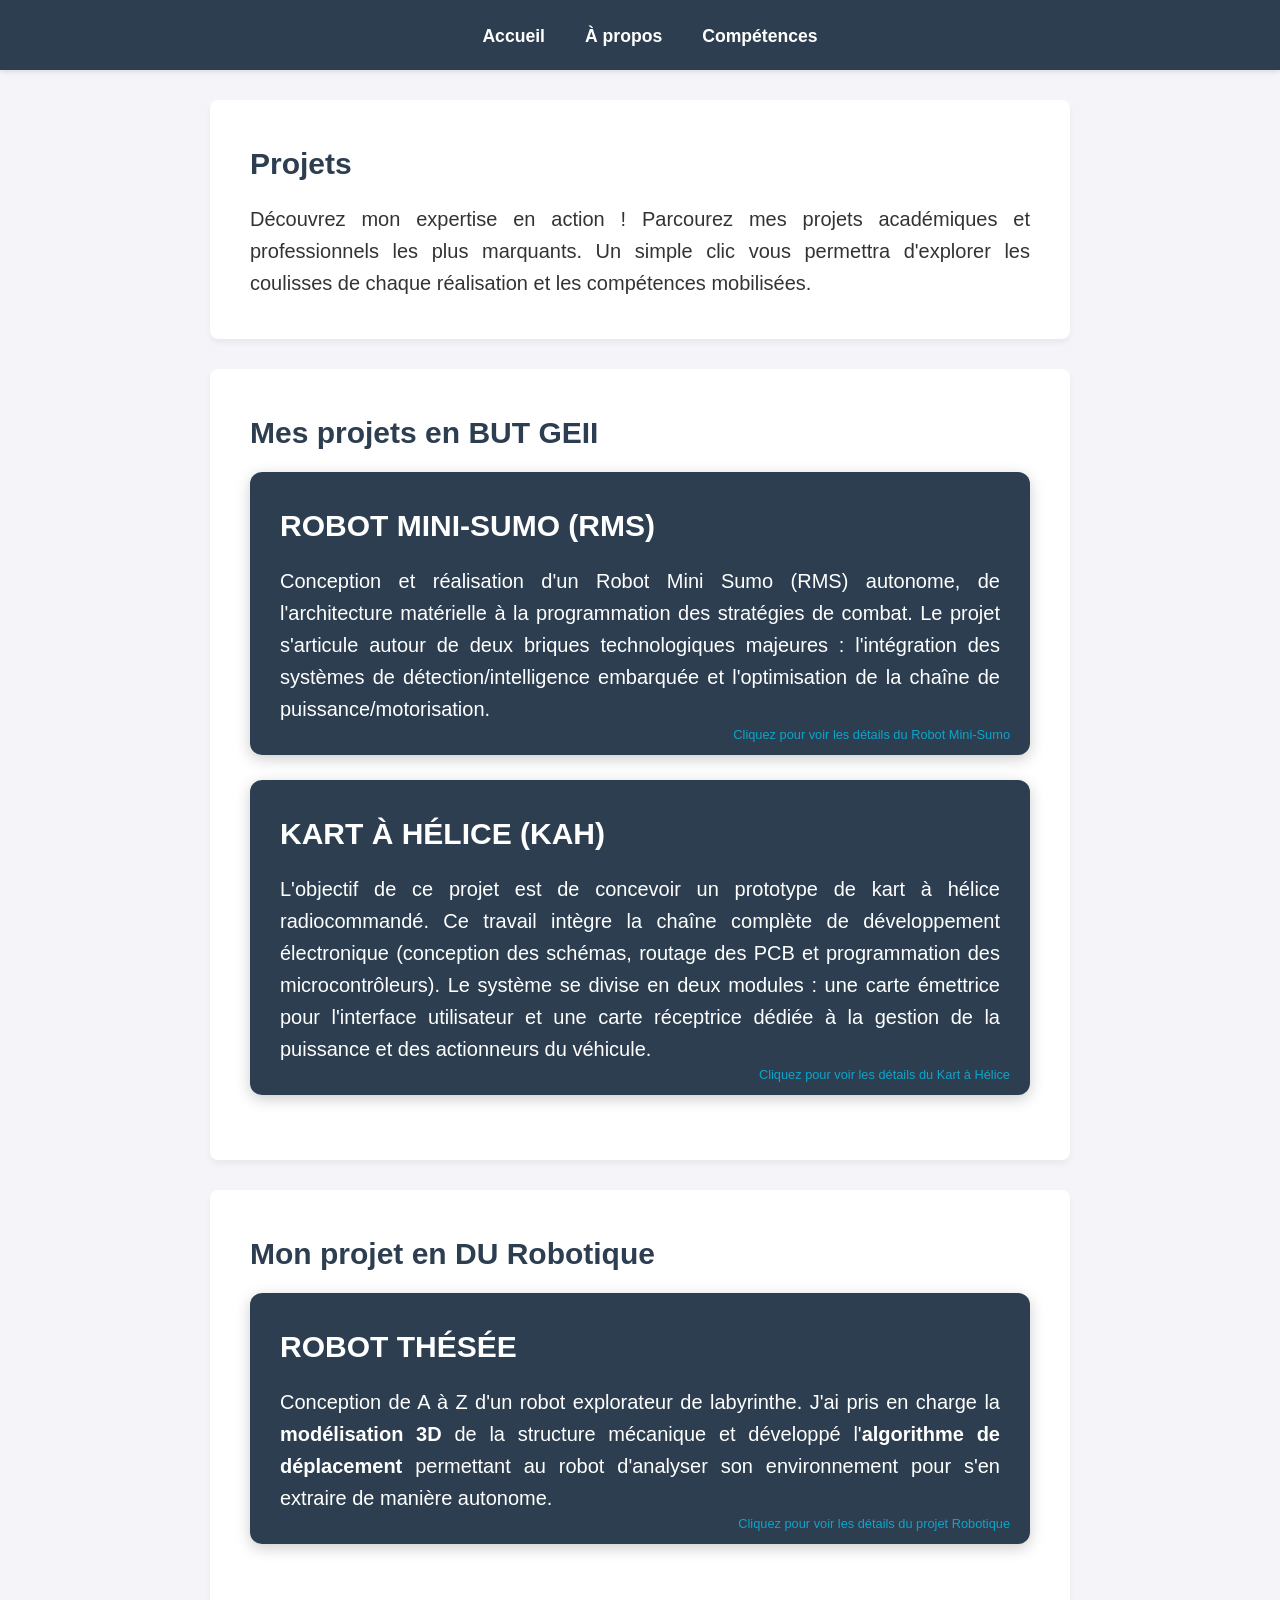
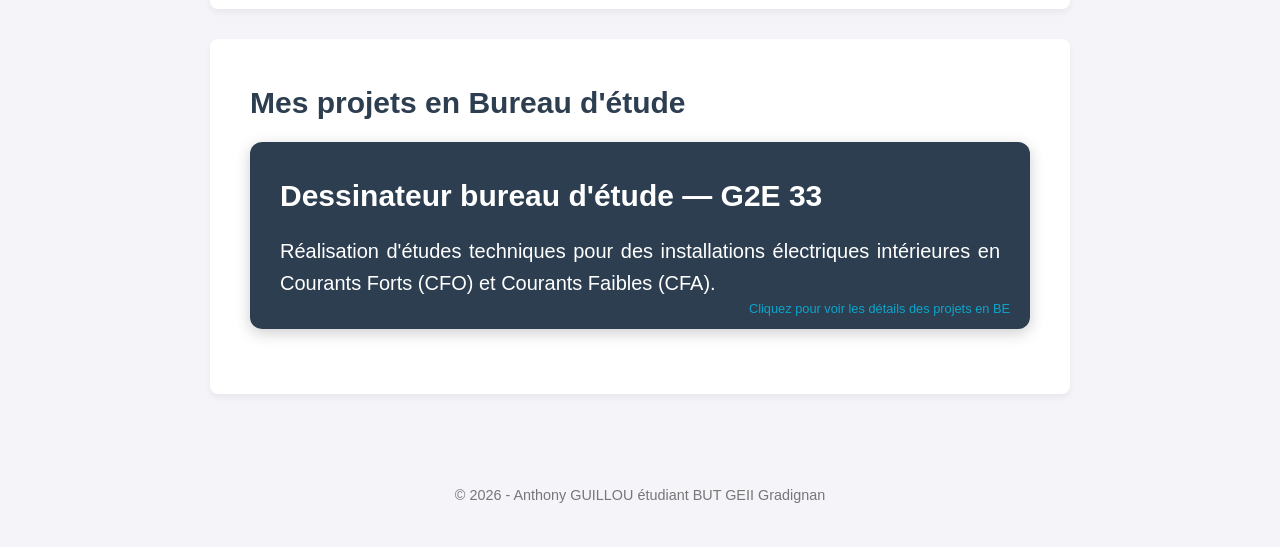
==== projet.html @ 15bbf624 "Update and rename 03_projet.html to projet.html" ====
<!DOCTYPE html>
<html lang="fr">
<head>
    <meta charset="UTF-8">
    <title>Mes projets</title>
    <link rel="stylesheet" href="test.css">
</head>
<body>
    <header>
        <nav>
            <ul>
                <li><a href="index.html">Accueil</a></li>
                <li><a href="propos.html">À propos</a></li>
                <li><a href="competence.html">Compétences</a></li>
            </ul>
        </nav>
    </header>

    <main class="conteneur-projets">
        <section>
            <h1>Projets</h1>
            <p>Découvrez mon expertise en action ! Parcourez mes projets académiques et professionnels les plus marquants. Un simple clic vous permettra d'explorer les coulisses de chaque réalisation et les compétences mobilisées.</p>
        </section>

        <section id="projet-geii">
            <h1>Mes projets en BUT GEII</h1>

            <div class="carte-projet" onclick="ouvrirModal('modal-rds')">
                <h2>ROBOT MINI-SUMO (RMS)</h2>
                <p>Conception et réalisation d'un Robot Mini Sumo (RMS) autonome, de l'architecture matérielle à la programmation des stratégies de combat. Le projet s'articule autour de deux briques technologiques majeures : l'intégration des systèmes de détection/intelligence embarquée et l'optimisation de la chaîne de puissance/motorisation.</p>
                <span class="info-clic">Cliquez pour voir les détails du Robot Mini-Sumo</span>
            </div>

            <div id="modal-rds" class="modal-overlay">
                <div class="modal-background" onclick="fermerModal('modal-rds')"></div>
                <div class="modal-content">
                    <button class="modal-close" onclick="fermerModal('modal-rds')">&times;</button>
                    
                    <div class="modal-header">
                        <img src="RMS.png" alt="PCB du Robot Mini Sumo" class="header-image">
                        <div class="header-overlay">
                            <div class="badges">
                                <span class="badge sae"><h2>SAE → S3</h2></span>
                                <span class="badge date"><h2>Septembre 2025 - Décembre 2025</h2></span>
                            </div>
                            <h2>RMS</h2>
                        </div>
                    </div>
                    
                    <div class="modal-body">
                        <h3>Contexte</h3>
                        <div class="info-grid">
                            <div class="info-block">
                                <h4>OBJECTIFS</h4>
                                <p>→ <strong>Conception</strong> électronique & routage d'un Shield</p>
                                <p>→ Développement informatique pour que le robot soit  autonome</p>
                                <p>→ <strong>Fabrication</strong> de la carte éléctronique</p>
                                <p>→ Intégration d'une liaison infrarouge pour démarrer le programme</p>
                                <p>→ <strong>Validation</strong> et tests croisés des systèmes</p>
                            </div>
                            <div class="info-block">
                                <h4>ÉQUIPE</h4>
                                <p>→ Groupe projet de <strong>5 personnes</strong></p>
                                <p>→ Division du travail en 2</p>
                                <p>→ <strong>Organisation</strong> en binômes et trinôme</p>
                                <p>→ Procédure de validation croisée : j'ai vérifier les parties que je n'ai pas conçue</p>
                            </div>
                            <div class="info-block">
                                <h4>RÔLE</h4>
                                <p>→ Sélection des composants, saisie du schéma électrique et routage complet du PCB (Shield) sous KiCad.</p>
                                <p>→ En charge du <strong>bloc Énergie</strong> (alimentation du robot)</p>
                                <p>→ En charge du <strong>bloc Traitement</strong> (convertion des informations des capteurs en un signal)</p>
                                <p>→ Programmation de la stratégie de combat</p>
                                <p>→ <strong>Vérificateur</strong> des blocs  <strong>acquisition, action</strong>:</p>
                            </div>
                            <div class="info-block">
                                <h4>SPÉCIFICATIONS TECHNIQUES</h4>
                                <p>→ Architecture matérielle : Microcontrôleur ATmega328P (Carte Arduino Uno) et <strong>Shield</strong>.</p>
                                <p>→ Chaîne de perception : <strong>Capteurs optiques</strong> pour la détection et la poursuite continue de l'adversaire, et <strong>récepteur IR</strong> pour le module de démarrage de sécurité.</p>
                                <p>→ Chaîne de puissance : <strong>Intégration d'un pont en H</strong> (driver de moteurs) directement sur le Shield pour le contrôle des moteurs à courant continu.</p>
                                <p>→ Stratégie logicielle : Algorithme optimisé <strong>sans capteur de ligne</strong> (rotation continue sur site pour verrouiller l'adversaire dès le départ, garantissant qu'il reste toujours face au robot), économie d'argent.</p>
                            </div>
                            <div class="info-block">
                                <h4>ENVIRONNEMENT LOGICIEL</h4>
                                <p>→ Saisie de schéma &amp; Simulation : <strong>KiCad</strong></p>
                                <p>→ Conception de circuits imprimés : <strong>KiCad</strong></p>
                                <p>→ Programmation embarquée : <strong>Arduino IDE</strong> (Langage C)</p>
                            </div>
                        </div>
                        
                        <div class="onglets-container">
                            <div class="onglets-boutons">
                                <button class="tab-btn active" onclick="changerOnglet(event, 'conception-rds')">Conception</button>
                                <button class="tab-btn" onclick="changerOnglet(event, 'verification-rds')">Vérification</button>
                                <button class="tab-btn" onclick="changerOnglet(event, 'maintenance-rds')">Maintenance</button>            
                            </div>

                            <div id="conception-rds" class="tab-content active">
                                <h3>Conception</h3>
                                <p class="intro-conception">Conception du robot</p>

                                <div class="conception-liste">
                                    <div class="conception-row">
                                        <div class="image-bloc">
                                            <figure>
                                                <img src="RMS_21_01.png" alt="Algorigramme">
                                                <figcaption>Schéma d'implantation du pont diviseur de tension pour batterie LiPo</figcaption>
                                            </figure>
                                        </div>
                                        <div class="texte-bloc">
                                            <div class="rectangle-bleu">
                                                <h5>AC21.01 : Proposer des solutions techniques liées à l'analyse fonctionnelle</h5>
                                            </div>
                                            <div class="rectangle-bleu">
                                                <h5>Solutions techniques</h5>
                                                <h6>Pour répondre à l'exigence de sécurité de la batterie LiPo (EXIG_SECUR_BATT) : <ul><li>j'ai intégré et dimensionné un <strong>pont diviseur de tension</strong> basé sur des résistances normalisées (série E12) afin de surveiller le seuil critique de 6,7 V.</ul></li><ul><li>Associé à un <strong>régulateur linéaire</strong>, ce système garantit une alimentation stable à 5 V pour la logique de commande.</ul></li></h6>
                                            </div>
                                        </div>
                                    </div>
                                    <div class="conception-row">
                                        <div class="image-bloc">
                                            <figure>
                                                <img src="RMS_21_02.png" alt="Algorigramme">
                                                <figcaption>Prototype de test et de filtrage matériel du capteur optique</figcaption>
                                            </figure>
                                        </div>
                                        <div class="texte-bloc">
                                            <div class="rectangle-bleu">
                                                <h5>AC21.02 : Dérisquer les solutions techniques retenues</h5>
                                            </div>
                                            <div class="rectangle-bleu">
                                                <h5>Dérisquage de la solution technique</h5>
                                                <h6>j’ai participé à la phase de prototypage afin de confronter la théorie à la réalité physique du capteur optique. Le risque majeur identifié était l'instabilité des relevés et la présence d'une zone d'ombre critique. Pour lever ce doute technique avant l'intégration finale, nous avons mis en œuvre un prototype de test (image ci-contre) combinant un filtrage matériel et une stratégie logicielle. J'ai ainsi participé à l'analyse des résultats expérimentaux en mesurant précisément les tensions de sortie du capteur face à un obstacle.</h6>
                                            </div>
                                        </div>
                                    </div>
                                </div>   
                                <div class="conteneur-bouton">
                                    <a href="RMS_DDC.pdf" download class="bouton-rectangulaire">Télécharger le Document de Conception (DDC)</a>
                                    <a href="RMS_CDC.pdf" download="KAH_CDC.pdf" class="bouton-rectangulaire">
                                            Télécharger le cahier des Charges (CDC)
                                    </a>
                                </div>
                            </div>

                            <div id="verification-rds" class="tab-content">
                                <h3>Vérification</h3>
                                <p class="intro-conception">Vérification du bon fonctionnement du robot</p>
                                <div class="conception-liste">
                                    <div class="conception-row">
                                        <div class="image-bloc">
                                            <figure>
                                                <img src="RMS_22_01.png" alt="Test capteur">
                                                <figcaption>Banc d'essai de consommation de courant des moteurs à puissance maximale</figcaption>
                                            </figure>
                                        </div>
                                        <div class="texte-bloc">
                                            <div class="rectangle-bleu">
                                                <h5>AC22.01 : Identifier les tests et mesures à mettre en place pour valider le fonctionnement d'un système</h5>
                                            </div>
                                            <div class="rectangle-bleu">
                                                <h5>Test de l'exigence autonomie</h5>
                                                <h6>Pour valider l'exigence d'autonomie, cet essai vise à vérifier que le robot mini-sumo est capable de se déplacer en continu pendant au moins 65 minutes, ce qui équivaut à 15 minutes de combat réel. La stratégie consiste à mesurer, à l'aide d'un ampèremètre, la consommation électrique du robot dans sa configuration la plus contraignante. Les moteurs à courant continu représentant la principale source de dépense énergétique, le relevé est effectué lors d'un déplacement en ligne droite, phase durant laquelle les deux actionneurs sont sollicités simultanément à leur puissance maximale.</h6>
                                            </div>
                                        </div>
                                    </div>
                                    <div class="conception-row">
                                        <div class="image-bloc">
                                            <figure>
                                                <img src="RMS_22_02.png" alt="Test capteur">
                                                <figcaption>Corrélation entre la courbe expérimentale et la courbe théorique du constructeur</figcaption>
                                            </figure>
                                        </div>
                                        <div class="texte-bloc">
                                            <div class="rectangle-bleu">
                                                <h5>AC22.02 : Certifier le fonctionnement d'un nouvel équipement industriel </h5>
                                            </div>
                                            <div class="rectangle-bleu">
                                                <h5>Résultats</h5>
                                                <h6>Pour la fonction Acquisition, malgré des divergences initiales de niveaux de tension entre la breadboard et le PCB, j'ai certifié la validité du système en corrélant la courbe expérimentale relevée à la courbe théorique du constructeur (image ci-contre), garantissant une détection fiable jusqu'à 60 cm.</h6>
                                            </div>
                                        </div>
                                    </div>
                                    <div class="conteneur-bouton">
                                        <a href="RMS_DDV.pdf" download class="bouton-rectangulaire">Télécharger le Document de VéRIFICATION (DDV)</a>
                                    </div>
                                </div>
                            </div>
                            <div id="maintenance-rds" class="tab-content">
                                <h3>Maintenance</h3>
                                <p class="intro-conception">Maintenance et suivi du robot Mini-Sumo</p>
                                <div class="conception-liste">
                                    <div class="conception-row">
                                        <div class="image-bloc">
                                            <figure>
                                                <img src="RMS_23_01.png" alt="Diagnostic maintenance">
                                                <figcaption>Page 2/8 du DDR : logigramme de contrôle séquentiel des alimentations</figcaption>
                                            </figure>
                                        </div>
                                        <div class="texte-bloc">
                                            <div class="rectangle-bleu">
                                                <h5>AC23.01 : Exécuter l'entretien et le contrôle d'un système en respectant une procédure</h5>
                                            </div>
                                            <div class="rectangle-bleu">
                                                <h5>Procédure</h5>
                                                <h6>J'ai réalisation un contrôle méthodique et séquentiel des différents blocs fonctionnels de la carte électronique (chaînes d'énergie et d'information : alimentation, traitement du signal, acquisition des données et actionneurs) pour trouver d'où venait le problème. (image ci-contre ou page 2/8 du DDR)</h6>
                                            </div>
                                        </div>
                                    </div>
                                    <div class="conception-row">
                                        <div class="image-bloc">
                                            <figure>
                                                <img src="RMS_23_02.png" alt="Diagnostic maintenance">
                                                <figcaption>Détail du rebouclage filaire de masse (Maintenance corrective)</figcaption>
                                            </figure>
                                        </div>
                                        <div class="texte-bloc">
                                            <div class="rectangle-bleu">
                                                <h5>AC23.02 : Exécuter une opération de maintenance (corrective, préventive, améliorative)</h5>
                                            </div>
                                            <div class="rectangle-bleu">
                                                <h5>Maintenance corrective</h5>
                                                <h6>A la suite de la réalisation de la procédure, j'ai trouvé la cause du dysfonctionnement de la carte. J'ai donc soudé un files entre le capteur et le pin de la masse. Cette action a solutionné le problème.</h6>
                                            </div>
                                        </div>
                                    </div>
                                    <div class="conception-row">
                                        <div class="image-bloc">
                                            <figure>
                                                <img src="RMS_23_03.png" alt="Diagnostic maintenance">
                                                <figcaption>Capture d'écran du terminal série affichant les signaux d'acquisition flottants</figcaption>
                                            </figure>
                                        </div>
                                        <div class="texte-bloc">
                                            <div class="rectangle-bleu">
                                                <h5>AC23.03 : Diagnostiquer un dysfonctionnement dans un système</h5>
                                            </div>
                                            <div class="rectangle-bleu">
                                                <h5>Diagnostique</h5>
                                                <h6>J'ai pu me rendre compte qu'il y avec un problème avec un capteur qui renvoyé des informations aléatoire, grace à un code de teste qui me permer de voir ce que renvoie les capteurs. Lorsqu'un capteur renvoie des informations aléatoire il peut y avoir plusieurs raison mais la plus probable reste le fait qu'il n'a pas de point de référence.</h6>
                                            </div>
                                        </div>
                                    </div>
                                    <div class="conception-row">
                                        <div class="image-bloc">
                                            <figure>
                                                <img src="RMS_23_04.png" alt="Diagnostic maintenance">
                                                <figcaption>Page 3/8 du DDR : Repérage microscopique du via manquant sur le PCB</figcaption>
                                            </figure>
                                        </div>
                                        <div class="texte-bloc">
                                            <div class="rectangle-bleu">
                                                <h5>AC23.04 : Identifier la cause racine du dysfonctionnement</h5>
                                            </div>
                                            <div class="rectangle-bleu">
                                                <h5>Identification</h5>
                                                <h6>Pour localiser la défaillance, nous avons adopté une démarche de diagnostic descendante, passant d’une analyse fonctionnelle globale du système à une inspection rigoureuse des zones suspectes jusqu'à trouver la cause racine qui était un via absent.(image ci-contre ou page 3/8 du DDR)</h6>
                                            </div>
                                        </div>
                                    </div>
                                </div>
                                <div class="conteneur-bouton">
                                    <a href="RMS_DDR.pdf" download class="bouton-rectangulaire">Télécharger le dossier de réparation (DDR)</a>
                                </div>
                            </div>
                        </div>
                    </div>
                </div>
            </div>

            <div class="carte-projet" onclick="ouvrirModal('modal-kah')">
                <h2>KART À HÉLICE (KAH)</h2>
                <p>L'objectif de ce projet est de concevoir un prototype de kart à hélice radiocommandé. Ce travail intègre la chaîne complète de développement électronique (conception des schémas, routage des PCB et programmation des microcontrôleurs). Le système se divise en deux modules : une carte émettrice pour l'interface utilisateur et une carte réceptrice dédiée à la gestion de la puissance et des actionneurs du véhicule. </p>
                <span class="info-clic">Cliquez pour voir les détails du Kart à Hélice</span>
            </div>

            <div id="modal-kah" class="modal-overlay">
                <div class="modal-background" onclick="fermerModal('modal-kah')"></div>
                <div class="modal-content">
                    <button class="modal-close" onclick="fermerModal('modal-kah')">&times;</button>
                    
                    <div class="modal-header">
                        <img src="KAH.png" alt="PCB du Kart à Hélice" class="header-image">
                        <div class="header-overlay">
                            <div class="badges">
                                <span class="badge sae"><h2>SAE → S2</h2></span>
                                <span class="badge date"><h2>Février 2025 - Juin 2025</h2></span>
                            </div>
                            <h2>KAH</h2>
                        </div>
                    </div>
                    
                    <div class="modal-body">
                        <h3>Contexte</h3>
                        <div class="info-grid">
                            <div class="info-block">
                                <h4>OBJECTIFS</h4>
                                <p>→ <strong>Conception</strong> électronique & routage de PCB</p>
                                <p>→ Développement informatique</p>
                                <p>→ <strong>Fabrication</strong> de la carte éléctronique</p>
                                <p>→ Intégration d'une liaison infrarouge (NEC)</p>
                                <p>→ Commande de puissance (Moteur Brushless)</p>
                                <p>→ <strong>Validation</strong> et tests croisés des systèmes</p>
                            </div>
                            <div class="info-block">
                                <h4>ÉQUIPE</h4>
                                <p>→ Groupe projet de <strong>8 personnes</strong></p>
                                <p>→ <strong>Division en 2 équipes</strong> de 4 (Émetteur / Récepteur)</p>
                                <p>→ <strong>Organisation</strong> en binômes</p>
                                <p>→ Procédure de validation croisée : échange des cartes entre les équipes pour la phase de test</p>
                            </div>
                            <div class="info-block">
                                <h4>MON RÔLE</h4>
                                <p>→ <strong>Concepteur</strong> de la carte <strong>émettrice</strong>:</p>
                                <p>En charge du <strong>bloc Énergie</strong> (alimentation de la manette)</p>
                                <p>En charge du <strong>bloc Traitement</strong> (acquisition des potentiomètres rectilignes)</p>
                                <p>→ <strong>Vérificateur</strong> de la carte <strong>réceptrice</strong>:</p>
                                <p>Tests et validation finale des blocs <strong>Énergie et Traitement</strong> embarqués du kart</p>
                            </div>
                            <div class="info-block">
                                <h4>SPÉCIFICATIONS TECHNIQUES</h4>
                                <p>→ Protocole de communication : Infrarouge (Code NEC)</p>
                                <p>→ Actionneur principal : Moteur Brushless </p>
                                <p>→ Stockage d'énergie : Batterie LiPo (Lithium Polymère)</p>
                                <p>→ Gestion des entrées : Potentiomètres rectilignes</p>
                            </div>
                            <div class="info-block">
                                <h4>ENVIRONNEMENT LOGICIEL</h4>
                                <p>→ Saisie de schéma &amp; Simulation : Proteus <strong>ISIS</strong></p>
                                <p>→ Conception de circuits imprimés : Proteus <strong>ARES</strong></p>
                                <p>→ Programmation embarquée : <strong>Arduino IDE</strong> (Langage C)</p>
                            </div>
                        </div>
                        
                        <div class="onglets-container">
                            <div class="onglets-boutons">
                                <button class="tab-btn active" onclick="changerOnglet(event, 'conception-kah')">Conception</button>
                                <button class="tab-btn" onclick="changerOnglet(event, 'verification-kah')">Vérification</button>
                            </div>

                            <div id="conception-kah" class="tab-content active">
                                <h3>Conception</h3>
                                <p class="intro-conception">Développement de la carte émetteur</p>

                                <div class="conception-liste">
                                     <div class="conception-row">
                                        <div class="image-bloc">
                                            <figure>
                                                <img src="KAHC1.png" alt="Schéma électronique">
                                                <figcaption>Diagramme des blocs fonctionnels de l'émetteur KAH</figcaption>
                                            </figure>
                                        </div>
                                        <div class="texte-bloc">
                                            <div class="rectangle-bleu">
                                                <h5>AC11.01 : Produire une analyse fonctionnelle d'un système simple</h5>
                                            </div>
                                            <div class="rectangle-bleu">
                                                <h5>Identification des blocs fonctionnelle</h5>
                                                <h6>Après avoir pris connaissance du cahier des charges, j'ai identifié 4 blocs fonctionnels pour la partie émetteur (image ci-contre), dont les 2 blocs qui sont à ma charge :
                                                    <ul><li>le <strong>bloc energie</strong> qui permet d'alimenter la carte</li></ul>
                                                    <ul><li>le <strong>bloc traitement</strong> qui permet de convertir une donner analogigique en une donner numérique</li></ul>
                                                </h6>
                                            </div>
                                        </div>
                                    </div>

                                    <div class="conception-row">
                                        <div class="image-bloc">
                                            <figure>
                                                <img src="KAHC3.png" alt="Saisie de schéma CAO">
                                                <figcaption>Visualisation 3D préliminaire de l'émetteur sous ARES</figcaption>
                                            </figure>
                                        </div>
                                        <div class="texte-bloc">
                                            <div class="rectangle-bleu">
                                                <h5>AC11.02 : Réaliser un prototype pour des solutions techniques matériel et/ou logiciel</h5>
                                            </div>
                                            <div class="rectangle-bleu">
                                                <h5>Maquettage</h5>
                                                <h6>Après avoir finalisé le schéma électrique sur le logiciel ISIS, j'ai utilisé le le logiciel ARES pour placer tous les composants sur la carte afin de vérifier que nous avons assez de place sur la carte conformément à l'éxigence dimension du Cahier des Charges (CDC).</h6>
                                            </div>
                                        </div>
                                    </div>

                                    <div class="conception-row">
                                        <div class="image-bloc">
                                            <figure>
                                                <img src="KAHC2.png" alt="Routage du PCB">
                                                <figcaption>Plan de perçage et typon final exporté pour la fabrication</figcaption>
                                            </figure>
                                        </div>
                                        <div class="texte-bloc">
                                            <div class="rectangle-bleu">
                                                <h5>AC11.03 : Rédiger un dossier de fabrication à partir d'un dossier de conception</h5>
                                            </div>
                                            <div class="rectangle-bleu">
                                                <h5>Rédaction</h5>
                                                <h6>Après avoir finalisé le routage sur le logiciel ARES, J'ai rédiger le Document de Fabrication (DDF). Dans le DDF j'ai mis : <ul><li> les typons (plan de routage)</ul></li> <ul><li>la procédure de fabrication </ul></li>  <ul><li>le plan d'implantation </ul></li> <ul><li>le plan de perçage</ul></li></h6>
                                                <h6>Ces différent plans ont pour but de nous aider à réaliser la carte</h6>
                                            </div>
                                        </div>
                                    </div>
                                    <div class="conteneur-bouton">
                                        <a href="KAH_DDC.pdf" download="KAH_DDC.pdf" class="bouton-rectangulaire">
                                            Télécharger le Document de Conception (DDC)
                                        </a>
                                        <a href="KAH_DDF_EMTT.pdf" download="KAH_DDF.pdf" class="bouton-rectangulaire">
                                            Télécharger le Document de Fabrication (DDF)
                                        </a>
                                        <a href="KAH_CDC_EMTT.pdf" download="KAH_CDC.pdf" class="bouton-rectangulaire">
                                            Télécharger le cahier des Charges (CDC)
                                        </a>
                                    </div>
                                </div>
                            </div>

                            <div id="verification-kah" class="tab-content">
                                <h3>Vérification</h3>
                                <p class="intro-conception">Vérification de la carte récepteur </p>
                                <div class="conception-liste">
                                    
                                    <div class="conception-row">
                                        <div class="image-bloc">
                                            <figure>
                                                <img src="KAHV2.png" alt="Schéma électronique">
                                                <figcaption>Extrait du protocole d'essai écrit pour la cellule Énergie</figcaption>
                                            </figure>
                                        </div>
                                        <div class="texte-bloc">
                                            <div class="rectangle-bleu">
                                                <h5>AC12.01 : Appliquer une procédure d'essais</h5>
                                            </div>
                                            <div class="rectangle-bleu">
                                                <h5>Procédure d'essai</h5>
                                                <h6>Dans le but de valider notre conception, j'ai élaboré et exécuté un protocole d'essais rigoureux afin de vérifier la conformité de la carte électronique avec les exigences du cahier des charges.</h6> 
                                                <h6>Vous pouvez voir sur l'image ci-contre la procédure d'essaie que j'ai rédigé pour vérifier l'exigence énergie</h6>
                                                <h6>J'ai ensuite appliqué la procédure sur la carte en suivant chacune des étapes</h6>
                                            </div>
                                        </div>
                                    </div>

                                    <div class="conception-row">
                                        <div class="image-bloc">
                                            <figure>
                                                <img src="KAHV3.png" alt="Saisie de schéma CAO">
                                                <figcaption>Rapport dimensionnel mettant en évidence l'écart de 0,13 mm</figcaption>
                                            </figure>
                                        </div>
                                        <div class="texte-bloc">
                                            <div class="rectangle-bleu">
                                                <h5>AC12.02 : Identifier un dysfonctionnement</h5>
                                            </div>
                                            <div class="rectangle-bleu">
                                                <h5>Dysfonctionnement</h5>
                                                <h6>En vérifiant les dimensions, j’ai vu que les résultats des essais ne correspondent pas à ceux attendus, même en respectant les tolérances (image ci-contre). C’est donc une non-conformité.</h6>
                                                <h6>La carte est trop long de 0,13 mm donc pour rendre la carte conforme il me suffit de la recoupé de 0,13mm</h6>
                                            </div>
                                        </div>
                                    </div>
                                    <div class="conception-row">
                                        <div class="image-bloc">
                                            <figure>
                                                <img src="KAHV4.png" alt="Saisie de schéma CAO">
                                                <figcaption>Fiche d'anomalie de découpe mécanique du PCB</figcaption>
                                            </figure>
                                        </div>
                                        <div class="texte-bloc">
                                            <div class="rectangle-bleu">
                                                <h5>AC12.03 : Décrire un dysfonctionnement</h5>
                                            </div>
                                            <div class="rectangle-bleu">
                                                <h5>Description</h5>
                                                <h6>Dans le cadre de la vérification de l'exigence dimension, j'ai effectué une série de mesures sur notre prototype. L'analyse des résultats a mis en évidence un défaut de fabrication et non de conception :
                                                <ul><li>la longueur de la carte ne respecte pas l'intervalle cible. Ce non-respect des cotes nous oblige à revoir la découpe du PCB.</ul></li></h6>
                                            </div>
                                        </div>
                                    </div>
                                    <div class="conteneur-bouton">
                                        <a href="KAH_DDV.pdf" download="KAH_DDV.pdf" class="bouton-rectangulaire">
                                            Télécharger le Document de Vérification (DDV)
                                        </a>
                                    </div>


                                </div>
                            </div>
                        </div>
                    </div>
                </div>
            </div>
        </section>

        <section id="projet-robotique">
            <h1>Mon projet en DU Robotique</h1>

            <div class="carte-projet" onclick="ouvrirModal('modal-du-robot')">
                <h2>ROBOT THÉSÉE</h2>
                <p>Conception de A à Z d'un robot explorateur de labyrinthe. J'ai pris en charge la <strong>modélisation 3D</strong> de la structure mécanique et développé l'<strong>algorithme de déplacement</strong> permettant au robot d'analyser son environnement pour s'en extraire de manière autonome.</p>                <span class="info-clic">Cliquez pour voir les détails du projet Robotique</span>
            </div>

            <div id="modal-du-robot" class="modal-overlay">
                <div class="modal-background" onclick="fermerModal('modal-du-robot')"></div>
                <div class="modal-content">
                    <button class="modal-close" onclick="fermerModal('modal-du-robot')">&times;</button>
                    
                    <div class="modal-header">
                        <img src="robotique_header.png" alt="Robotique IUT" class="header-image">
                        <div class="header-overlay">
                            <div class="badges">
                                <span class="badge sae"><h2>DU ROBOTIQUE</h2></span>
                                <span class="badge date"><h2>2025</h2></span>
                            </div>
                            <h2>Robotique Autonome</h2>
                        </div>
                    </div>
                    
                    <div class="modal-body">
                        <h3>Contexte</h3>
                        <div class="info-grid">
                            <div class="info-block">
                                <h4>OBJECTIFS</h4>
                                <p>→ Modélisation mécanique</p>
                                <p>→ Programmation python</p>
                                <p>→ Gestion de la stratégie</p>
                                <p>→ Traitement des signaux capteurs</p>
                            </div>
                            <div class="info-block">
                                <h4>ÉQUIPE</h4>
                                <p>→ Groupe projet de <strong>4 personnes</strong></p>
                                <p>→ Organisation en binômes</p>
                            </div>
                            <div class="info-block">
                                <h4>RÔLE</h4>
                                <p>→ Concepteur de la partie mécanique</p>
                                <p>→ Vérificateur de la partie informatique</p>
                            </div>
                            <div class="info-block">
                                <h4>SPÉCIFICATIONS TECHNIQUES</h4>
                                <p>→ Technologie de déplacement : roue monome</p>
                                <p>→ Stockage d'énergie : Batterie </p>
                                <p>→ Gestion des entrées : capteur lidar</p>
                                <p>→ Gestion du traitement : raspberry pi 3</p>
                            </div>
                            <div class="info-block">
                                <h4>ENVIRONNEMENT LOGICIEL</h4>
                                <p>→ Conception de l'architecture mécanique : Onshape</p>
                                <p>→ Programmation embarquée : VS code (python)</p>
                            </div>
                        </div>
                        
                        <div class="onglets-container">
                            <div class="onglets-boutons">
                                <button class="tab-btn active" onclick="changerOnglet(event, 'conception-robot')">Conception</button>
                                <button class="tab-btn" onclick="changerOnglet(event, 'verification-robot')">Vérification</button>
                            </div>

                            <div id="conception-robot" class="tab-content active">
                                <h3>Conception</h3>
                                <p class="intro-conception">Architecture et algorithmique du système robotique</p>
                                <div class="conception-liste">
                                    <div class="conception-row">
                                        <div class="image-bloc">
                                            <figure>
                                                <img src="robot_schema.png" alt="Modélisation Robot">
                                                <figcaption>Modélisation CAO de la structure mécanique et des liaisons moteurs</figcaption>
                                            </figure>
                                        </div>
                                        <div class="texte-bloc">
                                            <div class="rectangle-bleu">
                                                <h5>Modélisation transversale mécanique et électrique</h5>
                                            </div>
                                            <div class="rectangle-bleu">
                                                <h5>Description</h5>
                                                <h6>Conception CAO des pièces de structure et choix des moteurs à courant continu associés à des drivers de puissance.</h6>
                                            </div>
                                        </div>
                                    </div>
                                </div>
                            </div>

                            <div id="verification-robot" class="tab-content">
                                <h3>Vérification</h3>
                                <p class="intro-conception">Validation des boucles d'asservissement</p>
                                <div class="conception-liste">
                                    <div class="conception-row">
                                        <div class="image-bloc">
                                            <figure>
                                                <img src="robot_test.png" alt="Courbe de réponse">
                                                <figcaption>Réponse indicielle expérimentale du système d'asservissement PID</figcaption>
                                            </figure>
                                        </div>
                                        <div class="texte-bloc">
                                            <div class="rectangle-bleu">
                                                <h5>Tests d'asservissement en position et vitesse</h5>
                                            </div>
                                            <div class="rectangle-bleu">
                                                <h5>Résultats</h5>
                                                <h6>Analyse des réponses indicielles pour optimiser les coefficients de correction et éviter les dépassements de trajectoire.</h6>
                                            </div>
                                        </div>
                                    </div>
                                </div>
                            </div>
                        </div>
                    </div>
                </div>
            </div>
        </section>

        <section id="projet-be">
            <h1>Mes projets en Bureau d'étude</h1>

            <div class="carte-projet" onclick="ouvrirModal('modal-be')">
                <h2>Dessinateur bureau d'étude — G2E 33</h2>
                <p>Réalisation d'études techniques pour des installations électriques intérieures en Courants Forts (CFO) et Courants Faibles (CFA).</p>
                <span class="info-clic">Cliquez pour voir les détails des projets en BE</span>
            </div>

            <div id="modal-be" class="modal-overlay">
                <div class="modal-background" onclick="fermerModal('modal-be')"></div>
                <div class="modal-content">
                    <button class="modal-close" onclick="fermerModal('modal-be')">&times;</button>
                    
                    <div class="modal-header">
                        <img src="be_header.png" alt="Bureau d'étude G2E 33" class="header-image">
                        <div class="header-overlay">
                            <div class="badges">
                                <span class="badge sae"><h2>STAGES &amp; EXPÉRIENCES</h2></span>
                                <span class="badge date"><h2>Avril 2026 - Juin 2026</h2></span>
                            </div>
                            <h2>Bureau d'Études Électriques</h2>
                        </div>
                    </div>
                    
                    <div class="modal-body">
                        <h3>Contexte</h3>
                        <div class="info-grid">
                            <div class="info-block">
                                <h4>OBJECTIFS</h4>
                                <p>Plans d'implantation CFO/CFA</p>
                                <p>Schémas d'armoires électriques</p>
                                <p>Synoptiques SSI</p>
                                <p>Notes de calculs normatives</p>
                            </div>
                            <div class="info-block">
                                <h4>ENTREPRISE</h4>
                                <p>G2E 33</p>
                            </div>
                            <div class="info-block">
                                <h4>RÔLE</h4>
                                <p>Dessinateur Projeteur sous la direction d'un ingénieur d'affaires.</p>
                            </div>
                            <div class="info-block">
                                <h4>SPÉCIFICATIONS TECHNIQUES</h4>
                                <p>→ Protocole de communication : Infrarouge (Code NEC)</p>
                                <p>→ Actionneur principal : Moteur Brushless commandé par ESC</p>
                                <p>→ Stockage d'énergie : Batterie LiPo (Lithium Polymère)</p>
                                <p>→ Gestion des entrées : Potentiomètres rectilignes</p>
                            </div>
                            <div class="info-block">
                                <h4>ENVIRONNEMENT LOGICIEL</h4>
                                <p>→ Saisie de schéma &amp; Simulation : Proteus ISIS</p>
                                <p>→ Conception de circuits imprimés : Proteus ARES</p>
                                <p>→ Programmation embarquée : Arduino IDE (Langage C/C++)</p>
                            </div>
                        </div>
                        
                        <div class="onglets-container">
                            <div class="onglets-boutons">
                                <button class="tab-btn active" onclick="changerOnglet(event, 'conception-be')">Conception</button>
                                <button class="tab-btn" onclick="changerOnglet(event, 'verification-be')">Vérification</button>
                            </div>

                            <div id="conception-be" class="tab-content active">
                                <h3>Conception</h3>
                                <p class="intro-conception">Modélisation et dessin technique sous AutoCAD</p>
                                <div class="conception-liste">
                                    <div class="conception-row">
                                        <div class="image-bloc">
                                            <figure>
                                                <img src="autocad_plan.png" alt="Plan de réservation">
                                                <figcaption>Plan AutoCAD d'implantation des terminaux et chemins de câbles</figcaption>
                                            </figure>
                                        </div>
                                        <div class="texte-bloc">
                                            <div class="rectangle-bleu">
                                                <h5>Implantation et distribution des réseaux</h5>
                                            </div>
                                            <div class="rectangle-bleu">
                                                <h5>Méthodologie</h5>
                                                <h6>Dessin des cheminements de câbles, positionnement des terminaux CFO/CFA et dimensionnement des armoires de distribution générale.</h6>
                                            </div>
                                        </div>
                                    </div>
                                </div>
                            </div>

                            <div id="verification-be" class="tab-content">
                                <h3>Vérification</h3>
                                <p class="intro-conception">Conformité réglementaire et notes de calculs</p>
                                <div class="conception-liste">
                                    <div class="conception-row">
                                        <div class="image-bloc">
                                            <figure>
                                                <img src="calcul_caneco.png" alt="Note de calcul Caneco">
                                                <figcaption>Rapport Caneco BT d'évaluation des courants de court-circuit (Icc)</figcaption>
                                            </figure>
                                        </div>
                                        <div class="texte-bloc">
                                            <div class="rectangle-bleu">
                                                <h5>Validation selon la norme NF C 15-100</h5>
                                            </div>
                                            <div class="rectangle-bleu">
                                                <h5>Vérification</h5>
                                                <h6>Calcul des courants de court-circuit (Icc), des chutes de tension et dimensionnement des protections (disjoncteurs, fusibles).</h6>
                                            </div>
                                        </div>
                                    </div>
                                </div>
                            </div>
                        </div>
                    </div>
                </div>
            </div>
        </section>
    </main>

    <footer>
        <p>&copy; 2026 - Anthony GUILLOU étudiant BUT GEII Gradignan</p>
    </footer>

    <script>
    function ouvrirModal(idModal) {
        document.getElementById(idModal).classList.add('open');
    }

    function fermerModal(idModal) {
        document.getElementById(idModal).classList.remove('open');
    }

    function changerOnglet(evt, nomOnglet) {
        var conteneurParent = evt.currentTarget.closest('.onglets-container');
        
        var tabcontent = conteneurParent.getElementsByClassName("tab-content");
        for (var i = 0; i < tabcontent.length; i++) {
            tabcontent[i].classList.remove("active");
        }

        var tablinks = conteneurParent.getElementsByClassName("tab-btn");
        for (var i = 0; i < tablinks.length; i++) {
            tablinks[i].classList.remove("active");
        }

        document.getElementById(nomOnglet).classList.add("active");
        evt.currentTarget.classList.add("active");
    }
    </script>
</body>
</html>
---- test.css ----
html {
    scroll-behavior: smooth;
}
/* 1. Réinitialisation et base */
* {
    margin: 0;
    padding: 0;
    box-sizing: border-box;
}

body {
    font-size: 20px;
    font-family: 'Segoe UI', Tahoma, Geneva, Verdana, sans-serif;
    line-height: 1.6;
    color: #333;
    background-color: #f4f4f9;
    padding-top: 80px; /* Espace pour ne pas que le contenu passe sous le menu fixe */

}

/* 2. Style du Bandeau (Header) */
header {
    background-color: #2c3e50;
    color: white;
    height: 70px;
    width: 100%;
    position: fixed; /* Le menu reste en haut lors du défilement */
    top: 0;
    display: flex;
    justify-content: center;
    align-items: center;
    box-shadow: 0 2px 5px rgba(0,0,0,0.1);
    z-index: 1000;
}

nav ul {
    list-style: none;
    display: flex;
    gap: 40px; /* Espace entre les onglets */
}

nav ul li a {
    color: white;
    text-decoration: none;
    font-weight: 600;
    font-size: 1.1rem;
    transition: color 0.3s ease;
}

nav ul li a:hover {
    color: #3498db; /* Changement de couleur au survol */
}

/* 3. Mise en page du contenu */
main {
    max-width: 900px;
    margin: 0 auto;
    padding: 20px;
}

section {
    text-align: justify;
    background: white;
    margin-bottom: 30px;
    padding: 40px;
    border-radius: 8px;
    box-shadow: 0 4px 6px rgba(0,0,0,0.05);
}

section1 {
    text-align: center;
    background: #2c3e50;
    margin-bottom: 30px;
    padding: 40px;
    border-radius: 8px;
    box-shadow: 0 4px 6px rgba(0,0,0,0.05);
}

section2 {
    text-align: justify;
    background: #2c3e50;
    margin-bottom: 30px;
    padding: 40px;
    border-radius: 8px;
    box-shadow: 0 4px 6px rgba(0,0,0,0.05);
}

h1 {
    color: #2c3e50;
    margin-bottom: 15px;

}
h2 {
    color: #ffffff;
    margin-bottom: 15px;
}

h5 {
    color: #ffffff;
    margin-bottom: 10px;
}

h6 {
    color: #ffffff;
    margin-bottom: 8px;
}


ul {
    margin-left: 20px;
}

hr {
    border: none;
    height: 1px;
    background: #ddd;
    margin: 40px 0;
}

/* 4. Pied de page */
footer {
    text-align: center;
    padding: 40px 0;
    color: #777;
    font-size: 0.9rem;
}

.image-profil {
    width: 300px;        /* Largeur de l'image */
    height: auto;       /* Garde les proportions */
    border-radius: 10px; /* Optionnel : arrondit les coins */
    display: block;
    float: left;        /* Pousse l'image à gauche et fait monter le texte à droite */
    margin-right: 15px; /* Empêche le texte de coller physiquement à l'image */
    margin-bottom: 5px;
    border: 4px solid #2c3e50;
}

.conteneur-1 {
  display: flex;       /* Aligne les enfants horizontalement */
  align-items: center; /* Aligne verticalement le texte au milieu de la photo */
  gap: 20px;           /* Crée un espace entre l'image et le texte */
}

pindex {
  color: rgb(255, 255, 255); /* Utilise un nom de couleur */
}
/*-----------------------------------------------------------*/
/* Le bouton rectangulaire */
.bouton-rectangulaire {
    display: inline-block;
    border-radius: 8px;  /*arrondi*/
    background-color: #2c3e50;
    color: white;              /* Texte en blanc */
    padding: 18px 35px;        /* Taille du bouton */
    font-size: 1.1rem;         /* Texte bien lisible */
    font-weight: bold;         /* Texte en gras */
    text-decoration: none;     /* Enlève le souligné du lien */
    text-transform: uppercase; /* Met le texte en majuscules (style bouton pro) */
    letter-spacing: 1px;       /* Espace légèrement les lettres */  
    text-align: center;  
    /* Petit effet d'ombre porté pour donner du relief */
    box-shadow: 0 4px 6px rgba(0,0,0,0.1);
    
    /* Transition fluide pour l'effet au survol */
    transition: all 0.3s ease;
}

/* Effet au survol (hover) */
.bouton-rectangulaire:hover {
    background-color: #e67e22; /* Change de couleur au survol (votre orange) */
    box-shadow: 0 6px 12px rgba(0,0,0,0.2); /* L'ombre s'accentue */
    transform: translateY(-3px); /* Le bouton se lève légèrement */
}

.conteneur-bouton {
    display: flex;          /* Active le mode Flexbox */
    justify-content: center; /* Centre les boutons horizontalement */
    gap: 8px;              /* Définit l'espace précis entre les deux boutons */
    margin-top: 8px;       /* Ajoute un peu d'espace au-dessus du bloc */
    flex-wrap: wrap;        /* Permet aux boutons de passer l'un sous l'autre sur mobile */
}
/*---------------------------------------------------------------------*/
#info {
    width: 100%;
    padding: 40px 0;
    display: flex;
    justify-content: center; /* Centre le groupe de boutons dans la section */
}

.timeline {
    position: relative;
    max-width: 800px;
    margin: 40px auto;   /* Un peu plus de marge en haut pour la flèche */
    padding-left: 40px;
    border-left: 3px solid #2c3e50; /* On épaissit un peu la ligne pour le style */
}

.timeline2 {
    position: relative;
    max-width: 800px;
    margin: 40px auto;   /* Un peu plus de marge en haut pour la flèche */
    padding-left: 40px;
    border-left: 3px solid #2c3e50; /* On épaissit un peu la ligne pour le style */
}

/* Création de la pointe de la flèche en bas de la ligne */
.timeline::after {
    content: '';
    position: absolute;
    bottom: 600px;       /* Place la pointe tout en bas de la section */
    left: -11px;         /* Aligne la pointe sur la ligne (ajuste selon l'épaisseur) */
    
    /* Dessin du triangle avec les bordures */
    width: 0;
    height: 0;
    border-left: 10px solid transparent;
    border-right: 10px solid transparent;
    border-bottom: 15px solid #2c3e50; /* La couleur doit être la même que ta ligne */
}

.timeline2::after {
    content: '';
    position: absolute;
    bottom: 350px;       /* Place la pointe tout en bas de la section */
    left: -11px;         /* Aligne la pointe sur la ligne (ajuste selon l'épaisseur) */
    
    /* Dessin du triangle avec les bordures */
    width: 0;
    height: 0;
    border-left: 10px solid transparent;
    border-right: 10px solid transparent;
    border-bottom: 15px solid #2c3e50; /* La couleur doit être la même que ta ligne */
}
/* Chaque bloc de diplôme */
.etape {
    position: relative;
    margin-bottom: 30px;
}

/* Les petits points colorés sur la ligne */
.point {
    position: absolute;
    left: -51px; /* Aligné sur la ligne verticale */
    top: 20px;
    width: 20px;
    height: 20px;
    border-radius: 50%;
    border: 3px solid #2c3e50;
}

/* Couleurs des points */
.bleu { background-color: #00d1ff; box-shadow: 0 0 10px #00d1ff; }
.vert { background-color: #00ff2f; box-shadow: 0 0 10px #00ff2f; }

/* Les cartes noires */
.carte {
    background-color: #2c3e50; /* Gris très sombre */
    border: 1px solid #2c3e50;
    border-radius: 12px;
    padding: 20px;
    color: white;
    transition: transform 0.3s;
}

.carte:hover {
    transform: translateX(10px); /* Petit effet de glissement au survol */
}

/* Typographie */
.dates { font-size: 0.85rem; font-weight: bold; }
.bleu-texte { color: #00d1ff; }
.vert-texte { color: #00ff2f; }
.carte h3 { margin: 10px 0 5px 0; font-size: 1.2rem; }
.etablissement { color: #94a3b8; font-size: 0.9rem; }

.carte.cliquable {
    display: block;          /* Pour que tout le rectangle soit cliquable */
    text-decoration: none;   /* Enlève le souligné */
    color: inherit;          /* Garde les couleurs du texte définies avant */
    cursor: pointer;
}
/*----------------------------------------------------------------------------------*/
.popup-info {
    position: absolute;
    bottom: 110%;      /* S'affiche au-dessus de la carte */
    left: 50%;
    transform: translateX(-50%) translateY(10px); /* Centré et légèrement décalé */
    width: 350px;
    background-color: #1f2937;
    color: white;
    padding: 15px;
    border-radius: 8px;
    text-align: center;
    border: 1px solid #374151;
    box-shadow: 0 10px 25px rgba(0,0,0,0.5);
    z-index: 100;      /* Passe au-dessus de tout le reste */
    
    /* Effet d'apparition */
    opacity: 0;
    visibility: hidden;
    transition: all 0.3s ease;
    pointer-events: none; /* Évite que le pop-up ne clignote si on passe dessus */
}

/* Petit triangle en bas du pop-up */
.popup-info::after {
    content: "";
    position: absolute;
    top: 100%;
    left: 50%;
    margin-left: -5px;
    border-width: 5px;
    border-style: solid;
    border-color: #1f2937 transparent transparent transparent;
}

/* --- ACTION AU SURVOL --- */
.carte:hover .popup-info {
    opacity: 1;
    visibility: visible;
    transform: translateX(-50%) translateY(0px); /* Le pop-up remonte doucement */
}
/*-------------------------------------------------------------------------------------*/
.carte-projet {
    background-color: #2c3e50; /* Couleur de fond sombre (bleu-gris) de l'image */
    color: white;             /* Texte en blanc */
    padding: 30px;            /* Espace généreux à l'intérieur */
    margin-bottom: 25px;      /* Espace entre chaque carte */
    border-radius: 12px;      /* Bords arrondis comme sur l'image */
    
    /* Une petite ombre pour le relief et le détacher du fond */
    box-shadow: 0 4px 15px rgba(0, 0, 0, 0.2); 
    
    transition: transform 0.3s ease; /* Effet fluide au survol */
}

/* Optionnel : Effet au survol pour rendre la carte interactive */
.carte-projet:hover {
    transform: translateY(-5px); /* La carte monte légèrement */
}

.carte-projet {
    background-color: #2c3e50;
    color: white;
    padding: 30px;
    margin-bottom: 25px;
    border-radius: 12px;
    cursor: pointer; /* Indique que c'est cliquable */
    transition: transform 0.3s ease, background-color 0.3s;
    position: relative;
}

.info-clic {
    position: absolute;
    bottom: 10px;
    right: 20px;
    font-size: 0.8rem;
    color: #00d1ff; /* Ta couleur d'accent */
    opacity: 0.7;
}

.modal-overlay {
    position: fixed;
    top: 0;
    left: 0;
    width: 100%;
    height: 100%;
    z-index: 1000; /* Passe au-dessus de tout */
    display: none; /* CACHÉ PAR DÉFAUT */
    justify-content: center;
    align-items: center;
    padding: 20px;
}

/* Affiché quand la modale est ouverte */
.modal-overlay.open {
    display: flex;
}

/* Le fond sombre */
.modal-background {
    position: absolute;
    width: 100%;
    height: 100%;
    background-color: rgba(255, 255, 255, 0.286); /* Noir transparent */
}

/* Le contenu de la fenêtre */
.modal-content {
    background-color: #2c3e50; /* Gris très sombre */
    width: 90%;
    max-width: 1200px;
    max-height: 90vh; /* Ne dépasse pas 90% de la hauteur de l'écran */
    border-radius: 20px;
    overflow-y: auto; /* Ajoute un scroll si le texte est trop long */
    position: relative;
    z-index: 1001;
    color: black;
    box-shadow: 0 15px 50px rgba(0,0,0,0.7);
}

/*---------------------------------------projet---------------------------------------------------*/
/* Entête avec l'image */
.modal-header {
    position: relative;
    height: 300px; /* Ajuste la hauteur */
    overflow: hidden;
    border-top-left-radius: 20px;
    border-top-right-radius: 20px;
}

.header-image {
    width: 100%;
    height: 100%;
    object-fit: cover; /* L'image s'adapte sans se déformer */
}

/* Le dégradé noir sur l'image */
.header-overlay {
    position: absolute;
    bottom: 0;
    left: 0;
    width: 100%;
    padding: 30px;
    background: linear-gradient(to top, rgba(26,26,26,1) 0%, rgba(26,26,26,0) 100%);
}

/* Bouton fermer (croix) */
.modal-close {
    position: absolute;
    top: 20px;
    right: 20px;
    background: none;
    border: none;
    color: white;
    font-size: 2rem;
    cursor: pointer;
    z-index: 1010;
}

/* Corps du texte */
.modal-body {
    padding: 30px;
}

.modal-body h3 {
    color: white;
    margin-bottom: 20px;
    border-left: 3px solid #00d1ff; /* Le petit trait bleu */
    padding-left: 10px;
}

/* Grille d'infos (Rôle, Équipe...) */


.info-grid {
    display: grid;
    /* On passe sur une base de 6 colonnes pour diviser facilement par 3 et par 2 */
    grid-template-columns: repeat(6, 1fr);
    gap: 20px;
}

/* Les 3 premiers blocs prennent chacun 2 colonnes (6 / 3 = 2) */
.info-grid .info-block:nth-child(1),
.info-grid .info-block:nth-child(2),
.info-grid .info-block:nth-child(3) {
    grid-column: span 2;
}

/* Les 2 blocs du dessous prennent chacun 3 colonnes (6 / 2 = 3) */
.info-grid .info-block:nth-child(4),
.info-grid .info-block:nth-child(5) {
    grid-column: span 3;
}

.info-block {
    background-color: white; /* Un peu plus clair que le fond */
    padding: 15px;
    border-radius: 10px;
    text-align: left;        /* LIGNE RAJOUTÉE : Aligne le texte à gauche */
}

/* OPTIONNEL : Pour éviter que les puces de tes listes se baladent */
.info-block ul {
    list-style-position: inside; 
    padding-left: 0;
}

.info-block h4 {
    color: #666; /* Gris clair */
    font-size: 0.8rem;
    margin-bottom: 5px;
}

.description {
    line-height: 1.6;
    color: #ccc;
    font-style: italic;
}

/*------------------------------------------------------------------------------------------------*/

.onglets-container {
    margin-top: 30px;
    display: flex;
    flex-direction: column;
}

/* Alignement des boutons à gauche */
.onglets-boutons {
    display: flex;
    gap: 10px;
    margin-bottom: -1px; /* Pour que le bouton "colle" au rectangle */
    z-index: 2; /* Passe au-dessus de la bordure du rectangle */
}

/* Style des boutons */
.tab-btn {
    background-color: #2c3e50; /* Couleur sombre comme tes cartes */
    color: #ccc;
    border: 1px solid #34495e;
    border-bottom: none; /* Pas de bordure en bas pour l'effet d'onglet */
    padding: 10px 20px;
    border-radius: 8px 8px 0 0; /* Arrondis en haut seulement */
    cursor: pointer;
    font-weight: bold;
    transition: 0.3s;
}

/* Style du bouton actif */
.tab-btn.active {
    background-color: white; /* Fond blanc */
    color: #1a1a1a;          /* Texte sombre */
    border: 1px solid #ccc;
    border-bottom: 1px solid white; /* Cache la bordure du rectangle */
}

.tab-btn:hover:not(.active) {
    background-color: #3e5871;
    color: white;
}

/* STYLE DU RECTANGLE DE CONTENU (BLANC) */
.tab-content {
    background-color: white; /* Rectangle blanc */
    color: #1a1a1a;          /* Texte sombre pour la lisibilité */
    padding: 25px;
    border-radius: 0 12px 12px 12px; /* Arrondis sauf en haut à gauche */
    border: 1px solid #ccc;
    box-shadow: 0 5px 15px rgba(0,0,0,0.1);
    
    /* Gestion de l'affichage */
    display: none; /* Caché par défaut */
}

/* Affiché quand l'onglet est actif */
.tab-content.active {
    display: block;
}

/* Style du titre à l'intérieur du rectangle blanc */
.tab-content h3 {
    color: #1a1a1a;
    border-left: 3px solid #00d1ff; /* Ton trait bleu GEII */
    padding-left: 10px;
    margin-bottom: 15px;
    margin-top: 0;
}

.tab-content p {
    line-height: 1.6;
    margin: 0;
}

/*----------------------*/

.conception-liste {
    display: flex;
    flex-direction: column; /* Empile les rangées verticalement */
    gap: 20px; /* Espace entre chaque rangée */
    margin-top: 20px;
}

/* Une rangée complète : Image + Texte */
.conception-row {
    display: flex;
    align-items: center; /* Centre verticalement l'image et le texte */
    gap: 15px; /* Espace entre l'image et le bloc de texte */
}

/* Bloc Image */
.image-bloc {
    flex: 0 0 300px; /* L'image a une largeur fixe de 150px */
}

.image-bloc img {
    width: 100%;
    height: 300px; /* Hauteur fixe pour que toutes les images soient pareilles */
    object-fit: cover; /* L'image s'adapte sans se déformer */
    border-radius: 8px;
    border: 2px solid #2c3e50;
}

/* Bloc Texte (contenant les 2 rectangles bleus) */
.texte-bloc {
    flex: 1; /* Prend tout l'espace restant à droite */
    display: flex;
    flex-direction: column; /* Empile les 2 rectangles bleus */
    gap: 8px; /* Espace entre les 2 rectangles bleus */
}

/* STYLE DES RECTANGLES BLEUS */
.rectangle-bleu {
    background-color: #2c3e50; /* Ton bleu GEII */
    color: #1a1a1a;          /* Texte sombre pour contraster */
    padding: 10px 15px;
    border-radius: 6px;
    box-shadow: 0 2px 5px rgba(0,0,0,0.1);
}

.rectangle-bleu h4 {
    margin: 0 0 3px 0;
    font-size: 0.9rem;
    font-weight: bold;
}

.rectangle-bleu p {
    margin: 0;
    font-size: 0.8rem;
    line-height: 1.3;
}
#---------------
/* Style pour la page compétences */
.carte-competence {
    background: #ffffff;
    border-radius: 8px;
    padding: 20px;
    text-align: center;
    cursor: pointer;
    box-shadow: 0 4px 6px rgba(0,0,0,0.1);
    transition: transform 0.2s;
}

.carte-competence:hover {
    transform: translateY(-5px);
}

/* Boutons AC à l'intérieur des pop-ups */
.modal-content-comp {
    background: #2c3e50;
    padding: 30px;
    border-radius: 12px;
    width: 90%;
    max-width: 600px;
    position: relative;
}

.grille-liens-projets {
    display: flex;
    flex-direction: column;
    gap: 12px;
    margin-top: 20px;
}

.bouton-ac {
    display: flex;
    justify-content: space-between;
    align-items: center;
    background: #f4f6f9;
    padding: 15px;
    border-radius: 6px;
    text-decoration: none;
    color: #333;
    border-left: 5px solid #2c3e50; /* Joli liseré bleu GEII */
    transition: background 0.2s;
}

.bouton-ac:hover {
    background: #e9ecef;
}

.badge-auto {
    background: #2c3e50;
    color: white;
    font-size: 0.8rem;
    padding: 4px 8px;
    border-radius: 4px;
}

figcaption {
    font-size: 0.85rem;
    color: #666;
    font-style: italic;
    text-align: center;
    margin-top: 8px;
    line-height: 1.3;
}
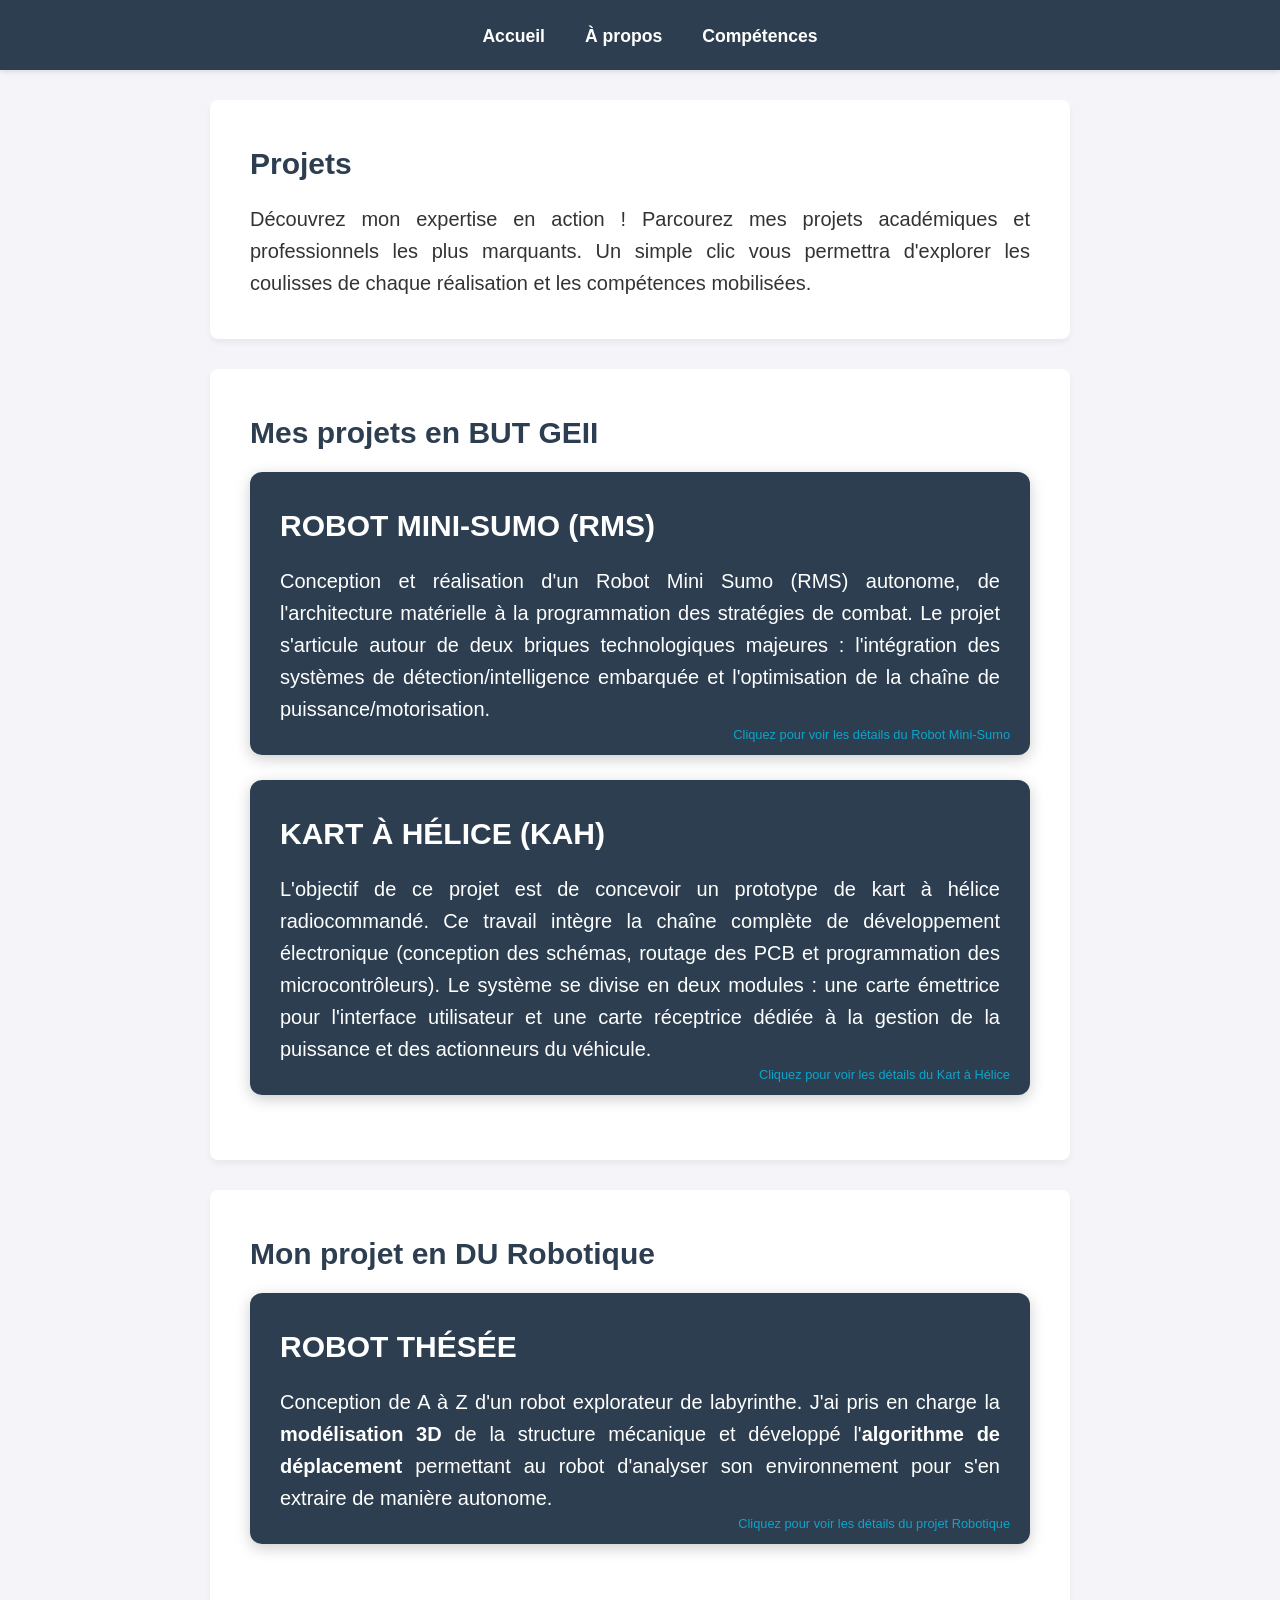
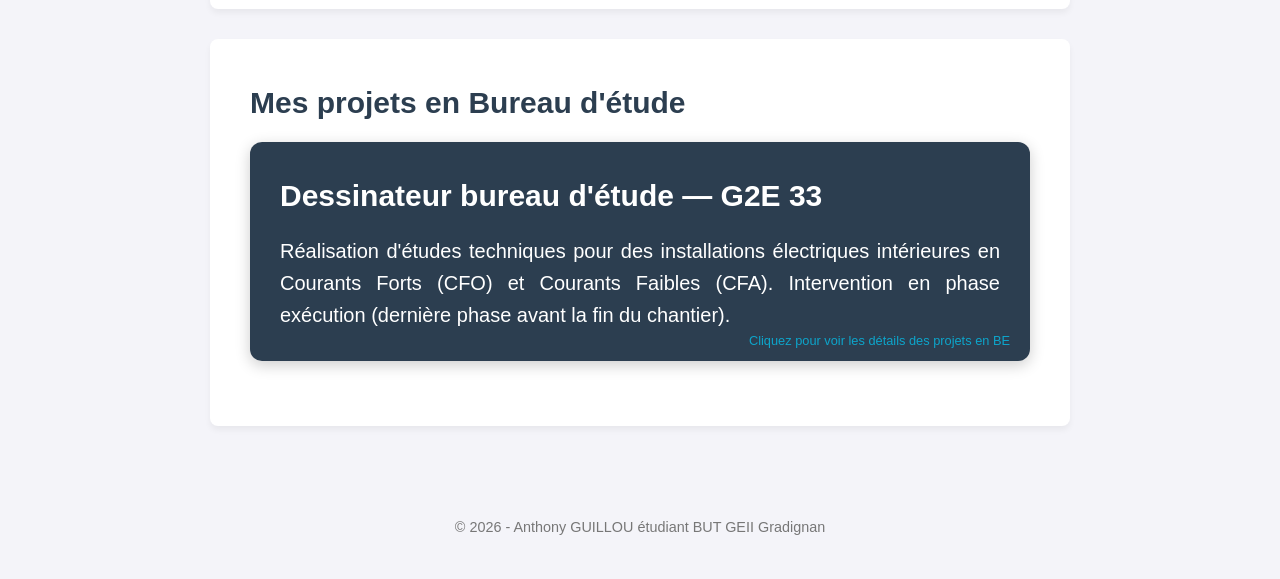
==== commit 1a7b32bd: "Add files via upload" ====
--- a/projet.html
+++ b/projet.html
@@ -54,7 +54,7 @@
                                 <h4>OBJECTIFS</h4>
                                 <p>→ <strong>Conception</strong> électronique & routage d'un Shield</p>
                                 <p>→ Développement informatique pour que le robot soit  autonome</p>
-                                <p>→ <strong>Fabrication</strong> de la carte éléctronique</p>
+                                <p>→ <strong>Fabrication</strong> de la carte électronique</p>
                                 <p>→ Intégration d'une liaison infrarouge pour démarrer le programme</p>
                                 <p>→ <strong>Validation</strong> et tests croisés des systèmes</p>
                             </div>
@@ -63,13 +63,13 @@
                                 <p>→ Groupe projet de <strong>5 personnes</strong></p>
                                 <p>→ Division du travail en 2</p>
                                 <p>→ <strong>Organisation</strong> en binômes et trinôme</p>
-                                <p>→ Procédure de validation croisée : j'ai vérifier les parties que je n'ai pas conçue</p>
+                                <p>→ Procédure de validation croisée : j'ai vérifié les parties que je n'ai pas conçues</p>
                             </div>
                             <div class="info-block">
                                 <h4>RÔLE</h4>
                                 <p>→ Sélection des composants, saisie du schéma électrique et routage complet du PCB (Shield) sous KiCad.</p>
                                 <p>→ En charge du <strong>bloc Énergie</strong> (alimentation du robot)</p>
-                                <p>→ En charge du <strong>bloc Traitement</strong> (convertion des informations des capteurs en un signal)</p>
+                                <p>→ En charge du <strong>bloc Traitement</strong> (conversion des informations des capteurs en un signal)</p>
                                 <p>→ Programmation de la stratégie de combat</p>
                                 <p>→ <strong>Vérificateur</strong> des blocs  <strong>acquisition, action</strong>:</p>
                             </div>
@@ -203,7 +203,7 @@
                                             </div>
                                             <div class="rectangle-bleu">
                                                 <h5>Procédure</h5>
-                                                <h6>J'ai réalisation un contrôle méthodique et séquentiel des différents blocs fonctionnels de la carte électronique (chaînes d'énergie et d'information : alimentation, traitement du signal, acquisition des données et actionneurs) pour trouver d'où venait le problème. (image ci-contre ou page 2/8 du DDR)</h6>
+                                                <h6>J'ai réalisé un contrôle méthodique et séquentiel des différents blocs fonctionnels de la carte électronique (chaînes d'énergie et d'information : alimentation, traitement du signal, acquisition des données et actionneurs) pour trouver d'où venait le problème. (image ci-contre ou page 2/8 du DDR)</h6>
                                             </div>
                                         </div>
                                     </div>
@@ -220,7 +220,7 @@
                                             </div>
                                             <div class="rectangle-bleu">
                                                 <h5>Maintenance corrective</h5>
-                                                <h6>A la suite de la réalisation de la procédure, j'ai trouvé la cause du dysfonctionnement de la carte. J'ai donc soudé un files entre le capteur et le pin de la masse. Cette action a solutionné le problème.</h6>
+                                                <h6>A la suite de la réalisation de la procédure, j'ai trouvé la cause du dysfonctionnement de la carte. J'ai donc soudé un fil entre le capteur et le pin de la masse. Cette action a solutionné le problème.</h6>
                                             </div>
                                         </div>
                                     </div>
@@ -233,11 +233,11 @@
                                         </div>
                                         <div class="texte-bloc">
                                             <div class="rectangle-bleu">
-                                                <h5>AC23.03 : Diagnostiquer un dysfonctionnement dans un système</h5>
+                                                <h5>AC23.03 : Diagnostic un dysfonctionnement dans un système</h5>
                                             </div>
                                             <div class="rectangle-bleu">
                                                 <h5>Diagnostique</h5>
-                                                <h6>J'ai pu me rendre compte qu'il y avec un problème avec un capteur qui renvoyé des informations aléatoire, grace à un code de teste qui me permer de voir ce que renvoie les capteurs. Lorsqu'un capteur renvoie des informations aléatoire il peut y avoir plusieurs raison mais la plus probable reste le fait qu'il n'a pas de point de référence.</h6>
+                                                <h6>J'ai pu me rendre compte qu'il y avait un problème avec un capteur qui renvoyait des informations aléatoires, grâce à un code de test qui me permet de voir ce que renvoie les capteurs. Lorsqu'un capteur renvoie des informations aléatoires il peut y avoir plusieurs raisons mais la plus probable reste le fait qu'il n'a pas de point de référence.</h6>
                                             </div>
                                         </div>
                                     </div>
@@ -297,7 +297,7 @@
                                 <h4>OBJECTIFS</h4>
                                 <p>→ <strong>Conception</strong> électronique & routage de PCB</p>
                                 <p>→ Développement informatique</p>
-                                <p>→ <strong>Fabrication</strong> de la carte éléctronique</p>
+                                <p>→ <strong>Fabrication</strong> de la carte électronique</p>
                                 <p>→ Intégration d'une liaison infrarouge (NEC)</p>
                                 <p>→ Commande de puissance (Moteur Brushless)</p>
                                 <p>→ <strong>Validation</strong> et tests croisés des systèmes</p>
@@ -356,9 +356,9 @@
                                             </div>
                                             <div class="rectangle-bleu">
                                                 <h5>Identification des blocs fonctionnelle</h5>
-                                                <h6>Après avoir pris connaissance du cahier des charges, j'ai identifié 4 blocs fonctionnels pour la partie émetteur (image ci-contre), dont les 2 blocs qui sont à ma charge :
-                                                    <ul><li>le <strong>bloc energie</strong> qui permet d'alimenter la carte</li></ul>
-                                                    <ul><li>le <strong>bloc traitement</strong> qui permet de convertir une donner analogigique en une donner numérique</li></ul>
+                                                <h6>Après avoir pris connaissance du cahier des charges, j'ai identifié 4 bloc fonctionnels pour la partie émetteur (image ci-contre), dont les 2 blocs qui sont à ma charge :
+                                                    <ul><li>le <strong>bloc énergie</strong> qui permet d'alimenter la carte</li></ul>
+                                                    <ul><li>le <strong>bloc traitement</strong> qui permet de convertir une donnée analogique en une donnée numérique</li></ul>
                                                 </h6>
                                             </div>
                                         </div>
@@ -377,7 +377,7 @@
                                             </div>
                                             <div class="rectangle-bleu">
                                                 <h5>Maquettage</h5>
-                                                <h6>Après avoir finalisé le schéma électrique sur le logiciel ISIS, j'ai utilisé le le logiciel ARES pour placer tous les composants sur la carte afin de vérifier que nous avons assez de place sur la carte conformément à l'éxigence dimension du Cahier des Charges (CDC).</h6>
+                                                <h6>Après avoir finalisé le schéma électrique sur le logiciel ISIS, j'ai utilisé le logiciel ARES pour placer tous les composants sur la carte afin de vérifier que nous avons assez de place sur la carte conformément à l'exigence dimension du Cahier des Charges (CDC).</h6>
                                             </div>
                                         </div>
                                     </div>
@@ -395,8 +395,8 @@
                                             </div>
                                             <div class="rectangle-bleu">
                                                 <h5>Rédaction</h5>
-                                                <h6>Après avoir finalisé le routage sur le logiciel ARES, J'ai rédiger le Document de Fabrication (DDF). Dans le DDF j'ai mis : <ul><li> les typons (plan de routage)</ul></li> <ul><li>la procédure de fabrication </ul></li>  <ul><li>le plan d'implantation </ul></li> <ul><li>le plan de perçage</ul></li></h6>
-                                                <h6>Ces différent plans ont pour but de nous aider à réaliser la carte</h6>
+                                                <h6>Après avoir finalisé le routage sur le logiciel ARES, J'ai rédigé le Document de Fabrication (DDF). Dans le DDF j'ai mis : <ul><li> les typons (plan de routage)</ul></li> <ul><li>la procédure de fabrication </ul></li>  <ul><li>le plan d'implantation </ul></li> <ul><li>le plan de perçage</ul></li></h6>
+                                                <h6>Ces différents plans ont pour but de nous aider à réaliser la carte</h6>
                                             </div>
                                         </div>
                                     </div>
@@ -433,7 +433,7 @@
                                             <div class="rectangle-bleu">
                                                 <h5>Procédure d'essai</h5>
                                                 <h6>Dans le but de valider notre conception, j'ai élaboré et exécuté un protocole d'essais rigoureux afin de vérifier la conformité de la carte électronique avec les exigences du cahier des charges.</h6> 
-                                                <h6>Vous pouvez voir sur l'image ci-contre la procédure d'essaie que j'ai rédigé pour vérifier l'exigence énergie</h6>
+                                                <h6>Vous pouvez voir sur l'image ci-contre la procédure d'essai que j'ai rédigé pour vérifier l'exigence énergie</h6>
                                                 <h6>J'ai ensuite appliqué la procédure sur la carte en suivant chacune des étapes</h6>
                                             </div>
                                         </div>
@@ -453,7 +453,7 @@
                                             <div class="rectangle-bleu">
                                                 <h5>Dysfonctionnement</h5>
                                                 <h6>En vérifiant les dimensions, j’ai vu que les résultats des essais ne correspondent pas à ceux attendus, même en respectant les tolérances (image ci-contre). C’est donc une non-conformité.</h6>
-                                                <h6>La carte est trop long de 0,13 mm donc pour rendre la carte conforme il me suffit de la recoupé de 0,13mm</h6>
+                                                <h6>La carte est trop longue de 0,13 mm donc pour rendre la carte conforme il me suffit de la recouper de 0,13mm</h6>
                                             </div>
                                         </div>
                                     </div>
@@ -504,7 +504,7 @@
                     <button class="modal-close" onclick="fermerModal('modal-du-robot')">&times;</button>
                     
                     <div class="modal-header">
-                        <img src="robotique_header.png" alt="Robotique IUT" class="header-image">
+                        <img src="DU_00.png" alt="Robotique IUT" class="header-image">
                         <div class="header-overlay">
                             <div class="badges">
                                 <span class="badge sae"><h2>DU ROBOTIQUE</h2></span>
@@ -550,53 +550,70 @@
                         
                         <div class="onglets-container">
                             <div class="onglets-boutons">
-                                <button class="tab-btn active" onclick="changerOnglet(event, 'conception-robot')">Conception</button>
-                                <button class="tab-btn" onclick="changerOnglet(event, 'verification-robot')">Vérification</button>
+                                <button class="tab-btn active" onclick="changerOnglet(event, 'conception-robot')">Modélisation 3D</button>
+                                <button class="tab-btn" onclick="changerOnglet(event, 'verification-robot')">Informatique</button>
                             </div>
 
                             <div id="conception-robot" class="tab-content active">
-                                <h3>Conception</h3>
-                                <p class="intro-conception">Architecture et algorithmique du système robotique</p>
+                                <h3>Conception  du modèle 3D</h3>
+                                <p class="intro-conception">Architecture robotique</p>
                                 <div class="conception-liste">
-                                    <div class="conception-row">
-                                        <div class="image-bloc">
-                                            <figure>
-                                                <img src="robot_schema.png" alt="Modélisation Robot">
-                                                <figcaption>Modélisation CAO de la structure mécanique et des liaisons moteurs</figcaption>
-                                            </figure>
-                                        </div>
-                                        <div class="texte-bloc">
-                                            <div class="rectangle-bleu">
-                                                <h5>Modélisation transversale mécanique et électrique</h5>
-                                            </div>
-                                            <div class="rectangle-bleu">
-                                                <h5>Description</h5>
-                                                <h6>Conception CAO des pièces de structure et choix des moteurs à courant continu associés à des drivers de puissance.</h6>
-                                            </div>
+                                    <div class="conception-row-inverse">
+                                        <div class="texte-bloc">
+                                            <div class="rectangle-bleu">
+                                                <h5>Les choix de la modélisation du robot</h5>
+                                            </div>
+                                            <div class="rectangle-bleu">
+                                                <h5></h5>
+                                                <h6>t le choix de nous inspirer du robot <strong>Pico Mars Rover</strong>. Nous l'avons choisi pour sa structure simple à modéliser</h6>
+                                                <h6>Je l'ai <strong>adapté</strong> à notre projet. J'ai choisi de percer ma plaque tous les 20mm pour pouvoir avoir une plus grande liberté d'implantation des différents modules dont le lidar et la carte Raspberry pi qui se ferons avec des supports </h6>                                          
+                                            </div>
+                                        </div>
+
+                                        <div class="carrousel-container">
+                                            <button class="btn-carrousel BP-gauche" onclick="changerImage(this, -1)">&#9664;</button>
+                                            <div class="carrousel-img-wrapper">
+                                                <figure>
+                                                    <img src="DU_01.png" alt="Plan de réservation" class="img-dynamique" data-index="0" data-images='["DU_01.png", "DU_02.png", "DU_03.png"]'>
+                                                    <figcaption>Modèle 3D du robot</figcaption>
+                                                </figure>
+                                            </div>
+                                            <button class="btn-carrousel BP-droite" onclick="changerImage(this, 1)">&#9654;</button>
                                         </div>
                                     </div>
                                 </div>
                             </div>
 
                             <div id="verification-robot" class="tab-content">
-                                <h3>Vérification</h3>
-                                <p class="intro-conception">Validation des boucles d'asservissement</p>
+                                <h3>Conception informatique</h3>
+                                <p class="intro-conception">Stratégie et codage</p>
                                 <div class="conception-liste">
-                                    <div class="conception-row">
-                                        <div class="image-bloc">
-                                            <figure>
-                                                <img src="robot_test.png" alt="Courbe de réponse">
-                                                <figcaption>Réponse indicielle expérimentale du système d'asservissement PID</figcaption>
-                                            </figure>
-                                        </div>
-                                        <div class="texte-bloc">
-                                            <div class="rectangle-bleu">
-                                                <h5>Tests d'asservissement en position et vitesse</h5>
-                                            </div>
-                                            <div class="rectangle-bleu">
-                                                <h5>Résultats</h5>
-                                                <h6>Analyse des réponses indicielles pour optimiser les coefficients de correction et éviter les dépassements de trajectoire.</h6>
-                                            </div>
+                                    <div class="conception-row-inverse">
+                                        <div class="texte-bloc">
+                                            <div class="rectangle-bleu">
+                                                <h5>Les choix de la modélisation du robot</h5>
+                                            </div>
+                                            <div class="rectangle-bleu">
+                                                <h5></h5>
+                                                <h6>J'ai aidé à réaliser l'algorigramme qui permet de traiter les données du robot explorateur. À partir d'un scan environnemental continu à 360°, le système embarqué analyse les distances mesurées pour classifier la situation en temps réel selon 5 scénarios distincts :
+                                                    Victoire : Détection de la sortie du labyrinthe.
+                                                    Cul-de-sac : Identification d'une impasse nécessitant un demi-tour.
+                                                    Virage angle gauche / droit : Repérage des ouvertures disponibles pour bifurquer.
+                                                    Positionnement : Ajustement fin de la trajectoire pour maintenir le robot centré entre les parois.
+                                                    Cet outil formalise la transition entre la perception brute capteur (Lidar) et l'intelligence logicielle de navigation.
+                                                Une fois qu'il a pris les informations autour de lui, il faut qu'il puisse se mouvoir, c'est pour cela que nous avons répertorié tous les mouvements possibles qui pouvaient faire afin de les coder et ensuite Lui donner le choix en fonction de la situation dans laquelle il se trouve. </h6>                                          
+                                            </div>
+                                        </div>
+
+                                        <div class="carrousel-container">
+                                            <button class="btn-carrousel BP-gauche" onclick="changerImage(this, -1)">&#9664;</button>
+                                            <div class="carrousel-img-wrapper">
+                                                <figure>
+                                                    <img src="DU_04.png" alt="Plan de réservation" class="img-dynamique" data-index="0" data-images='["DU_04.png", "DU_05.png"]'>
+                                                    <figcaption>algo de code</figcaption>
+                                                </figure>
+                                            </div>
+                                            <button class="btn-carrousel BP-droite" onclick="changerImage(this, 1)">&#9654;</button>
                                         </div>
                                     </div>
                                 </div>
@@ -612,7 +629,7 @@
 
             <div class="carte-projet" onclick="ouvrirModal('modal-be')">
                 <h2>Dessinateur bureau d'étude — G2E 33</h2>
-                <p>Réalisation d'études techniques pour des installations électriques intérieures en Courants Forts (CFO) et Courants Faibles (CFA).</p>
+                <p>Réalisation d'études techniques pour des installations électriques intérieures en Courants Forts (CFO) et Courants Faibles (CFA). Intervention en phase exécution (dernière phase avant la fin du chantier). </p>
                 <span class="info-clic">Cliquez pour voir les détails des projets en BE</span>
             </div>
 
@@ -622,7 +639,7 @@
                     <button class="modal-close" onclick="fermerModal('modal-be')">&times;</button>
                     
                     <div class="modal-header">
-                        <img src="be_header.png" alt="Bureau d'étude G2E 33" class="header-image">
+                        <img src="G2E_00.png" alt="Bureau d'étude G2E 33" class="header-image">
                         <div class="header-overlay">
                             <div class="badges">
                                 <span class="badge sae"><h2>STAGES &amp; EXPÉRIENCES</h2></span>
@@ -637,10 +654,9 @@
                         <div class="info-grid">
                             <div class="info-block">
                                 <h4>OBJECTIFS</h4>
-                                <p>Plans d'implantation CFO/CFA</p>
-                                <p>Schémas d'armoires électriques</p>
-                                <p>Synoptiques SSI</p>
-                                <p>Notes de calculs normatives</p>
+                                <p>Réalisation des plans d'éléctricité</p>
+                                <p>Vérification de la faisabilité</p>
+                                <p>Réalisation des notes de calculs</p>
                             </div>
                             <div class="info-block">
                                 <h4>ENTREPRISE</h4>
@@ -648,76 +664,94 @@
                             </div>
                             <div class="info-block">
                                 <h4>RÔLE</h4>
-                                <p>Dessinateur Projeteur sous la direction d'un ingénieur d'affaires.</p>
+                                <p>Dessinateur Projeteur sous la direction de Sébatien LEBRETON.</p>
                             </div>
                             <div class="info-block">
                                 <h4>SPÉCIFICATIONS TECHNIQUES</h4>
-                                <p>→ Protocole de communication : Infrarouge (Code NEC)</p>
-                                <p>→ Actionneur principal : Moteur Brushless commandé par ESC</p>
-                                <p>→ Stockage d'énergie : Batterie LiPo (Lithium Polymère)</p>
-                                <p>→ Gestion des entrées : Potentiomètres rectilignes</p>
+                                <p>→ Norme (NF C 15-100 / NF C 14-100) / Décret</p>
+                                <p>→ Notice de vente</p>
+                                <p>→ Cahier des clauses techniques particulières (CCTP)</p>
+                                <p>→ Devis</p>
+                                <p>→ Plan du bureau d'étude de conception</p>
                             </div>
                             <div class="info-block">
                                 <h4>ENVIRONNEMENT LOGICIEL</h4>
-                                <p>→ Saisie de schéma &amp; Simulation : Proteus ISIS</p>
-                                <p>→ Conception de circuits imprimés : Proteus ARES</p>
-                                <p>→ Programmation embarquée : Arduino IDE (Langage C/C++)</p>
+                                <p>→ Note de calcul des colonnes ENEDIS : Olympe 6</p>
+                                <p>→ Note de calcul d'éclairement : DiaLUX evo</p>
+                                <p>→ Conception des plans : Autocad LT</p>
                             </div>
                         </div>
                         
                         <div class="onglets-container">
                             <div class="onglets-boutons">
-                                <button class="tab-btn active" onclick="changerOnglet(event, 'conception-be')">Conception</button>
-                                <button class="tab-btn" onclick="changerOnglet(event, 'verification-be')">Vérification</button>
-                            </div>
-
-                            <div id="conception-be" class="tab-content active">
-                                <h3>Conception</h3>
-                                <p class="intro-conception">Modélisation et dessin technique sous AutoCAD</p>
-                                <div class="conception-liste">
-                                    <div class="conception-row">
-                                        <div class="image-bloc">
-                                            <figure>
-                                                <img src="autocad_plan.png" alt="Plan de réservation">
+                                <!-- CORRECTION 1 : Le deuxième bouton pointe maintenant bien sur 'gymnase-be' -->
+                                <button class="tab-btn active" onclick="changerOnglet(event, 'tourette-be')">La Tourette II</button>
+                                <button class="tab-btn" onclick="changerOnglet(event, 'gymnase-be')">Gymnase au stade MAUREL AUDRY</button>
+                            </div>
+
+                            <!-- Onglet 1 : La Tourette II -->
+                            <div id="tourette-be" class="tab-content active">
+                                <h3>La Tourette II</h3>
+                                <p class="intro-conception">Plan pour l'habitation</p>
+                                
+                                <div class="conception-row-inverse">
+                                    <div class="texte-bloc">
+                                        <div class="rectangle-bleu">
+                                            <h5>Bâtiment d'habitation</h5>
+                                        </div>
+                                        <div class="rectangle-bleu">
+                                            <h5>Première diffusion</h5>
+                                            <h6>Je dessine les <strong>réseaux de sous dallage</strong>. On va indiquer avec ces plans nos besoins pour l'entreprise gros oeuvre qui va devoir installer nos gaines technique.</h6>
+                                            <h6>Je trace les dérivations individuel, des armoires jusqu'au ETEL.</h6>
+                                            <h6>Je relève la distance entre chaque logement et l'armoire puis je réalise la note de calcul ENEDIS sur <strong>Olympe 6</strong></h6>
+                                            <h6>Je fais ensuite implantation de chaque élément électrique des logement et des parties communes en suivant le <strong>plan BE conception</strong> et les <strong>différentes pièces écrites</strong></h6>
+                                            <h6>Je place toutes les réservation prédalle et gros oeuvre</h6>
+                                            <h6>Je fais une note de calcul d'éclairement avec DiaLUX EVO</h6>
+                                            <h6>Une fois tout cela fait je peux faire ma première diffusion avec toutes les interrogations que j'ai eu.</h6>                                            
+                                        </div>
+                                    </div>
+
+                                    <div class="carrousel-container">
+                                        <button class="btn-carrousel BP-gauche" onclick="changerImage(this, -1)">&#9664;</button>
+                                        <div class="carrousel-img-wrapper">
+                                            <figure>
+                                                <img src="G2E_01.png" alt="Plan de réservation" class="img-dynamique" data-index="0" data-images='["G2E_01.png", "G2E_02.png", "G2E_03.png","G2E_04.png","G2E_05.png"]'>
                                                 <figcaption>Plan AutoCAD d'implantation des terminaux et chemins de câbles</figcaption>
                                             </figure>
                                         </div>
-                                        <div class="texte-bloc">
-                                            <div class="rectangle-bleu">
-                                                <h5>Implantation et distribution des réseaux</h5>
-                                            </div>
-                                            <div class="rectangle-bleu">
-                                                <h5>Méthodologie</h5>
-                                                <h6>Dessin des cheminements de câbles, positionnement des terminaux CFO/CFA et dimensionnement des armoires de distribution générale.</h6>
-                                            </div>
-                                        </div>
-                                    </div>
-                                </div>
-                            </div>
-
-                            <div id="verification-be" class="tab-content">
-                                <h3>Vérification</h3>
-                                <p class="intro-conception">Conformité réglementaire et notes de calculs</p>
-                                <div class="conception-liste">
-                                    <div class="conception-row">
-                                        <div class="image-bloc">
-                                            <figure>
-                                                <img src="calcul_caneco.png" alt="Note de calcul Caneco">
-                                                <figcaption>Rapport Caneco BT d'évaluation des courants de court-circuit (Icc)</figcaption>
-                                            </figure>
-                                        </div>
-                                        <div class="texte-bloc">
-                                            <div class="rectangle-bleu">
-                                                <h5>Validation selon la norme NF C 15-100</h5>
-                                            </div>
-                                            <div class="rectangle-bleu">
-                                                <h5>Vérification</h5>
-                                                <h6>Calcul des courants de court-circuit (Icc), des chutes de tension et dimensionnement des protections (disjoncteurs, fusibles).</h6>
-                                            </div>
-                                        </div>
-                                    </div>
-                                </div>
-                            </div>
+                                        <button class="btn-carrousel BP-droite" onclick="changerImage(this, 1)">&#9654;</button>
+                                    </div>
+                                </div>
+                            </div> <!-- CORRECTION 2 : Cette balise fermait mal le bloc 'tourette-be' -->
+
+                            <!-- Onglet 2 : Gymnase au stade MAUREL AUDRY (Maintenant bien séparé) -->
+                            <div id="gymnase-be" class="tab-content">
+                                <h3>Gymnase au stade MAUREL AUDRY</h3>
+                                <p class="intro-conception">Plan pour le tertiaire </p>
+                                
+                                <div class="conception-row-inverse">
+                                    <div class="texte-bloc">
+                                        <div class="rectangle-bleu">
+                                            <h5>Bâtiment en tertiaire</h5>
+                                        </div>
+                                        <div class="rectangle-bleu">
+                                            <h5>Le fonctionnement</h5>
+                                            <h6>En tertiaire le fonctionnement diffère de l'habitation. Je n'ai pas eu besoin de faire de note de calcul pour ENEDIS. La réalisation se fait sur un délai plus court. Le reste reste similaire à l'habitation mais on a des normes en plus avec le sitesecurite qui nous informe sur la mise en application du système de sécurité incendie (SSI).</h6>
+                                        </div>
+                                    </div>
+
+                                    <div class="carrousel-container">
+                                        <button class="btn-carrousel BP-gauche" onclick="changerImage(this, -1)">&#9664;</button>
+                                        <div class="carrousel-img-wrapper">
+                                            <figure>
+                                                <img src="G2E_07.png" alt="Note de calcul Caneco" class="img-dynamique" data-index="1" data-images='["G2E_06.png", "G2E_07.png"]'>
+                                                <figcaption>Implantation et sitesecurite</figcaption>
+                                            </figure>
+                                        </div>
+                                        <button class="btn-carrousel BP-droite" onclick="changerImage(this, 1)">&#9654;</button>
+                                    </div>
+                                </div>
+                            </div> 
                         </div>
                     </div>
                 </div>
@@ -754,6 +788,27 @@
         document.getElementById(nomOnglet).classList.add("active");
         evt.currentTarget.classList.add("active");
     }
+    function changerImage(bouton, direction) {
+        // Recherche du conteneur de l'image le plus proche du bouton cliqué
+        var conteneur = bouton.closest('.carrousel-container');
+        var imageElement = conteneur.querySelector('.img-dynamique');
+        
+        // Récupération du tableau d'images stocké dans l'attribut HTML data-images
+        var images = JSON.parse(imageElement.getAttribute('data-images'));
+        var currentIndex = parseInt(imageElement.getAttribute('data-index'));
+        
+        // Calcul du nouvel index (avec boucle infinie)
+        currentIndex += direction;
+        if (currentIndex < 0) {
+            currentIndex = images.length - 1;
+        } else if (currentIndex >= images.length) {
+            currentIndex = 0;
+        }
+        // Mise à jour de la source de l'image et de son index actuel
+        imageElement.src = images[currentIndex];
+        imageElement.setAttribute('data-index', currentIndex);
+    }
+
     </script>
 </body>
-</html>
+</html>
--- a/test.css
+++ b/test.css
@@ -695,4 +695,42 @@
     text-align: center;
     margin-top: 8px;
     line-height: 1.3;
-}+}
+
+.conception-row-inverse {
+    display: flex;
+    flex-direction: column;
+    gap: 20px;
+    margin-bottom: 30px;
+}
+.carrousel-container {
+    display: flex;
+    align-items: center;
+    justify-content: center;
+    gap: 15px;
+    width: 100%;
+    max-width: 600px;
+    margin: 0 auto;
+}
+.carrousel-img-wrapper {
+    flex-grow: 1;
+    text-align: center;
+}
+.carrousel-img-wrapper img {
+    max-width: 100%;
+    height: auto;
+    border-radius: 8px;
+}
+.btn-carrousel {
+    background-color: #333;
+    color: white;
+    border: none;
+    padding: 15px 20px;
+    font-size: 18px;
+    cursor: pointer;
+    border-radius: 5px;
+    transition: background 0.3s;
+}
+.btn-carrousel:hover {
+    background-color: #555;
+}
